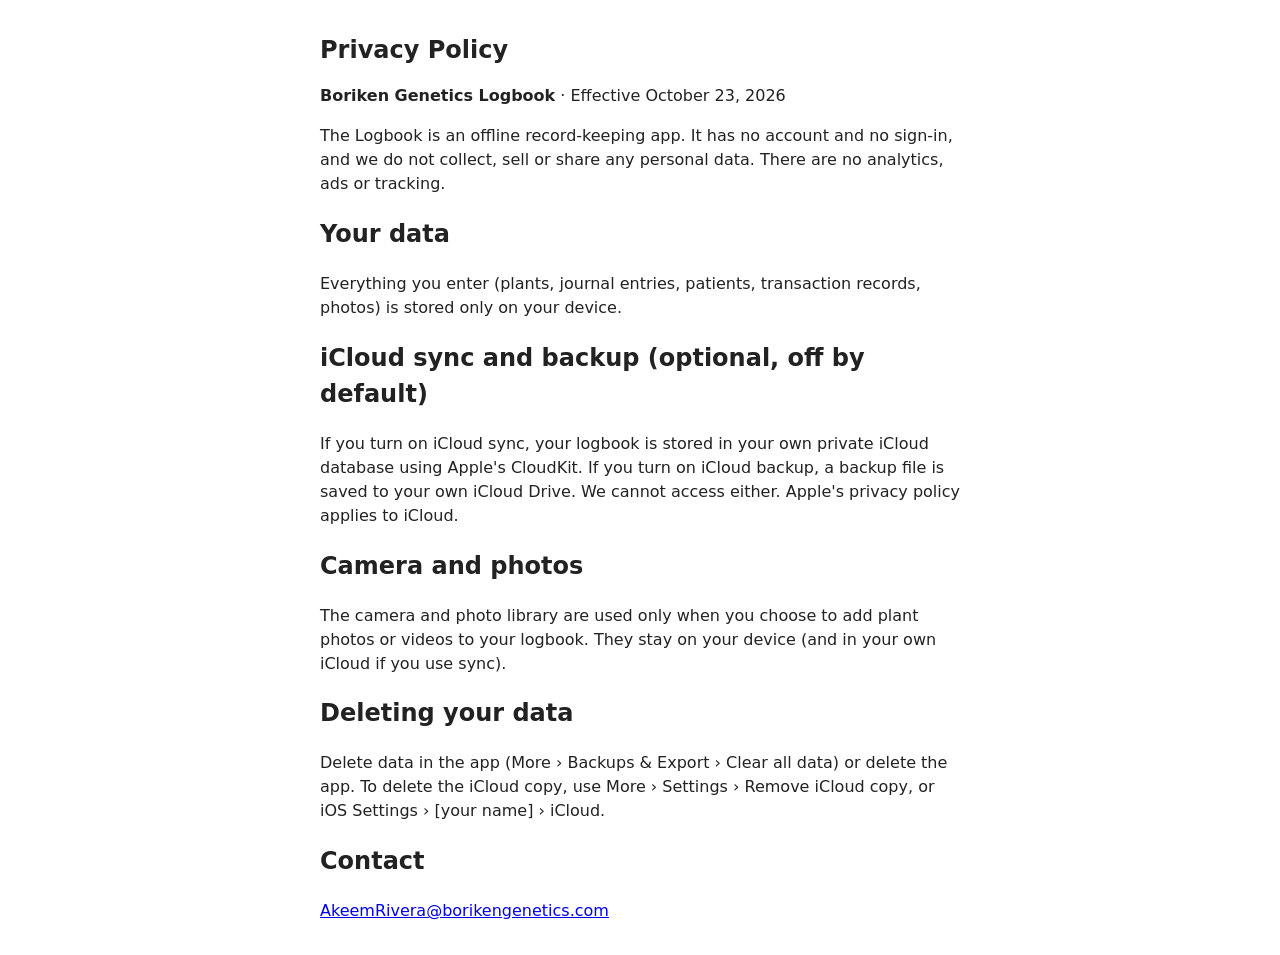
==== privacy.html @ 05ffc311 "Add privacy.html" ====
<!doctype html>
<html lang="en"><head><meta charset="utf-8"><meta name="viewport" content="width=device-width, initial-scale=1">
<title>Privacy Policy - Boriken Genetics Logbook</title>
<style>body{font:16px/1.5 -apple-system,system-ui,sans-serif;max-width:40rem;margin:2rem auto;padding:0 1rem;color:#222}h1{font-size:1.5rem}</style></head>
<body>
<h1>Privacy Policy</h1>
<p><b>Boriken Genetics Logbook</b> · Effective October 23, 2026</p>
<p>The Logbook is an offline record-keeping app. It has no account and no sign-in, and we do not collect, sell or share any personal data. There are no analytics, ads or tracking.</p>
<h2>Your data</h2>
<p>Everything you enter (plants, journal entries, patients, transaction records, photos) is stored only on your device.</p>
<h2>iCloud sync and backup (optional, off by default)</h2>
<p>If you turn on iCloud sync, your logbook is stored in your own private iCloud database using Apple's CloudKit. If you turn on iCloud backup, a backup file is saved to your own iCloud Drive. We cannot access either. Apple's privacy policy applies to iCloud.</p>
<h2>Camera and photos</h2>
<p>The camera and photo library are used only when you choose to add plant photos or videos to your logbook. They stay on your device (and in your own iCloud if you use sync).</p>
<h2>Deleting your data</h2>
<p>Delete data in the app (More › Backups &amp; Export › Clear all data) or delete the app. To delete the iCloud copy, use More › Settings › Remove iCloud copy, or iOS Settings › [your name] › iCloud.</p>
<h2>Contact</h2>
<p><a href="mailto:AkeemRivera@borikengenetics.com">AkeemRivera@borikengenetics.com</a></p>
</body></html>
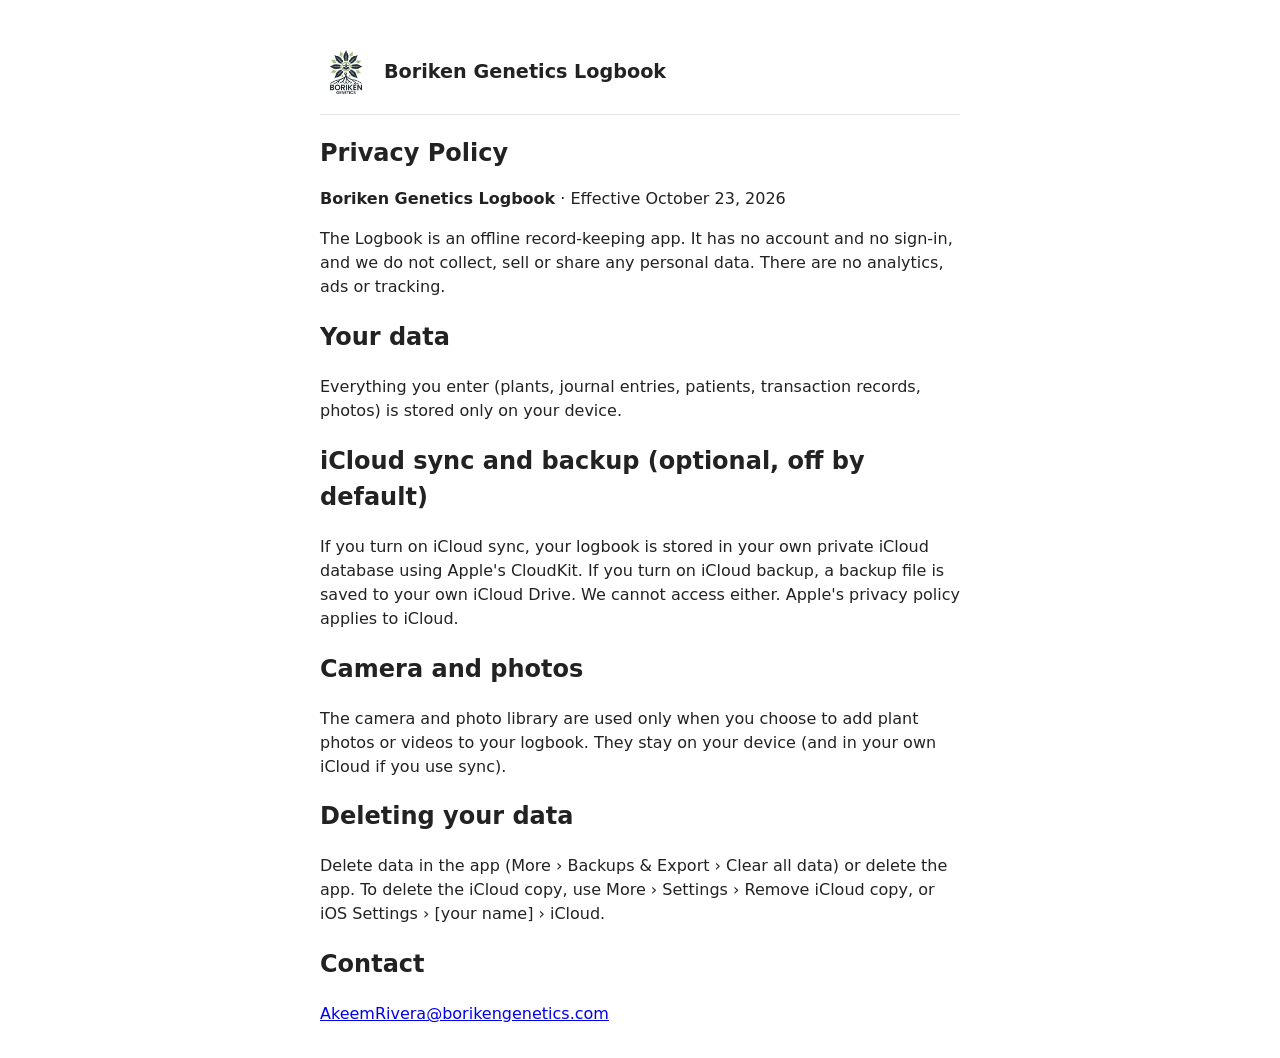
==== commit f8d7ed7f: "Add header" ====
--- a/privacy.html
+++ b/privacy.html
@@ -1,8 +1,9 @@
 <!doctype html>
 <html lang="en"><head><meta charset="utf-8"><meta name="viewport" content="width=device-width, initial-scale=1">
 <title>Privacy Policy - Boriken Genetics Logbook</title>
-<style>body{font:16px/1.5 -apple-system,system-ui,sans-serif;max-width:40rem;margin:2rem auto;padding:0 1rem;color:#222}h1{font-size:1.5rem}</style></head>
+<style>body{font:16px/1.5 -apple-system,system-ui,sans-serif;max-width:40rem;margin:2rem auto;padding:0 1rem;color:#222}h1{font-size:1.5rem}header.brand{display:flex;align-items:center;gap:12px;padding:14px 0 16px;margin-bottom:1.25rem;border-bottom:1px solid #e3e3e3}header.brand img{width:52px;height:52px;border-radius:12px}header.brand a{color:#222;text-decoration:none;font-weight:700;font-size:1.2rem}</style></head>
 <body>
+<header class="brand"><img src="icon.png" alt="Boriken Genetics Logbook icon"><a href="./">Boriken Genetics Logbook</a></header>
 <h1>Privacy Policy</h1>
 <p><b>Boriken Genetics Logbook</b> · Effective October 23, 2026</p>
 <p>The Logbook is an offline record-keeping app. It has no account and no sign-in, and we do not collect, sell or share any personal data. There are no analytics, ads or tracking.</p>
